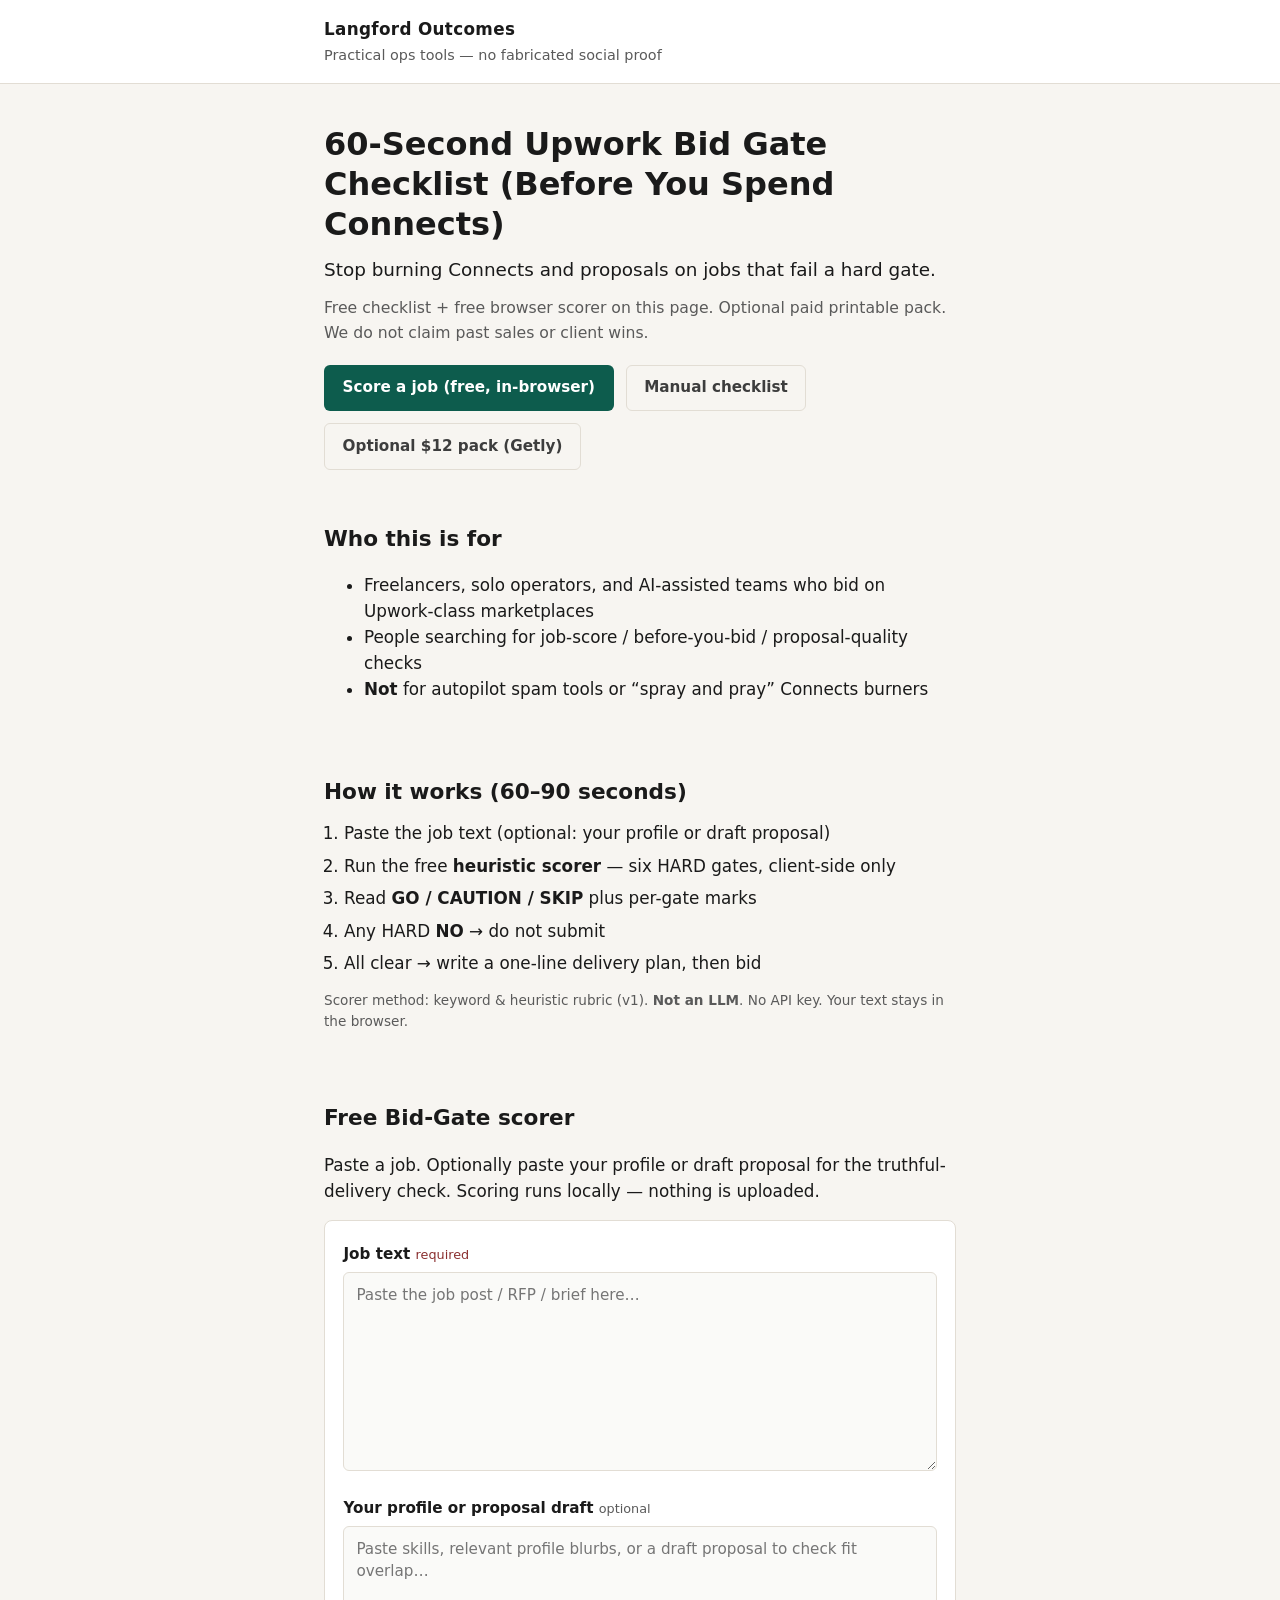
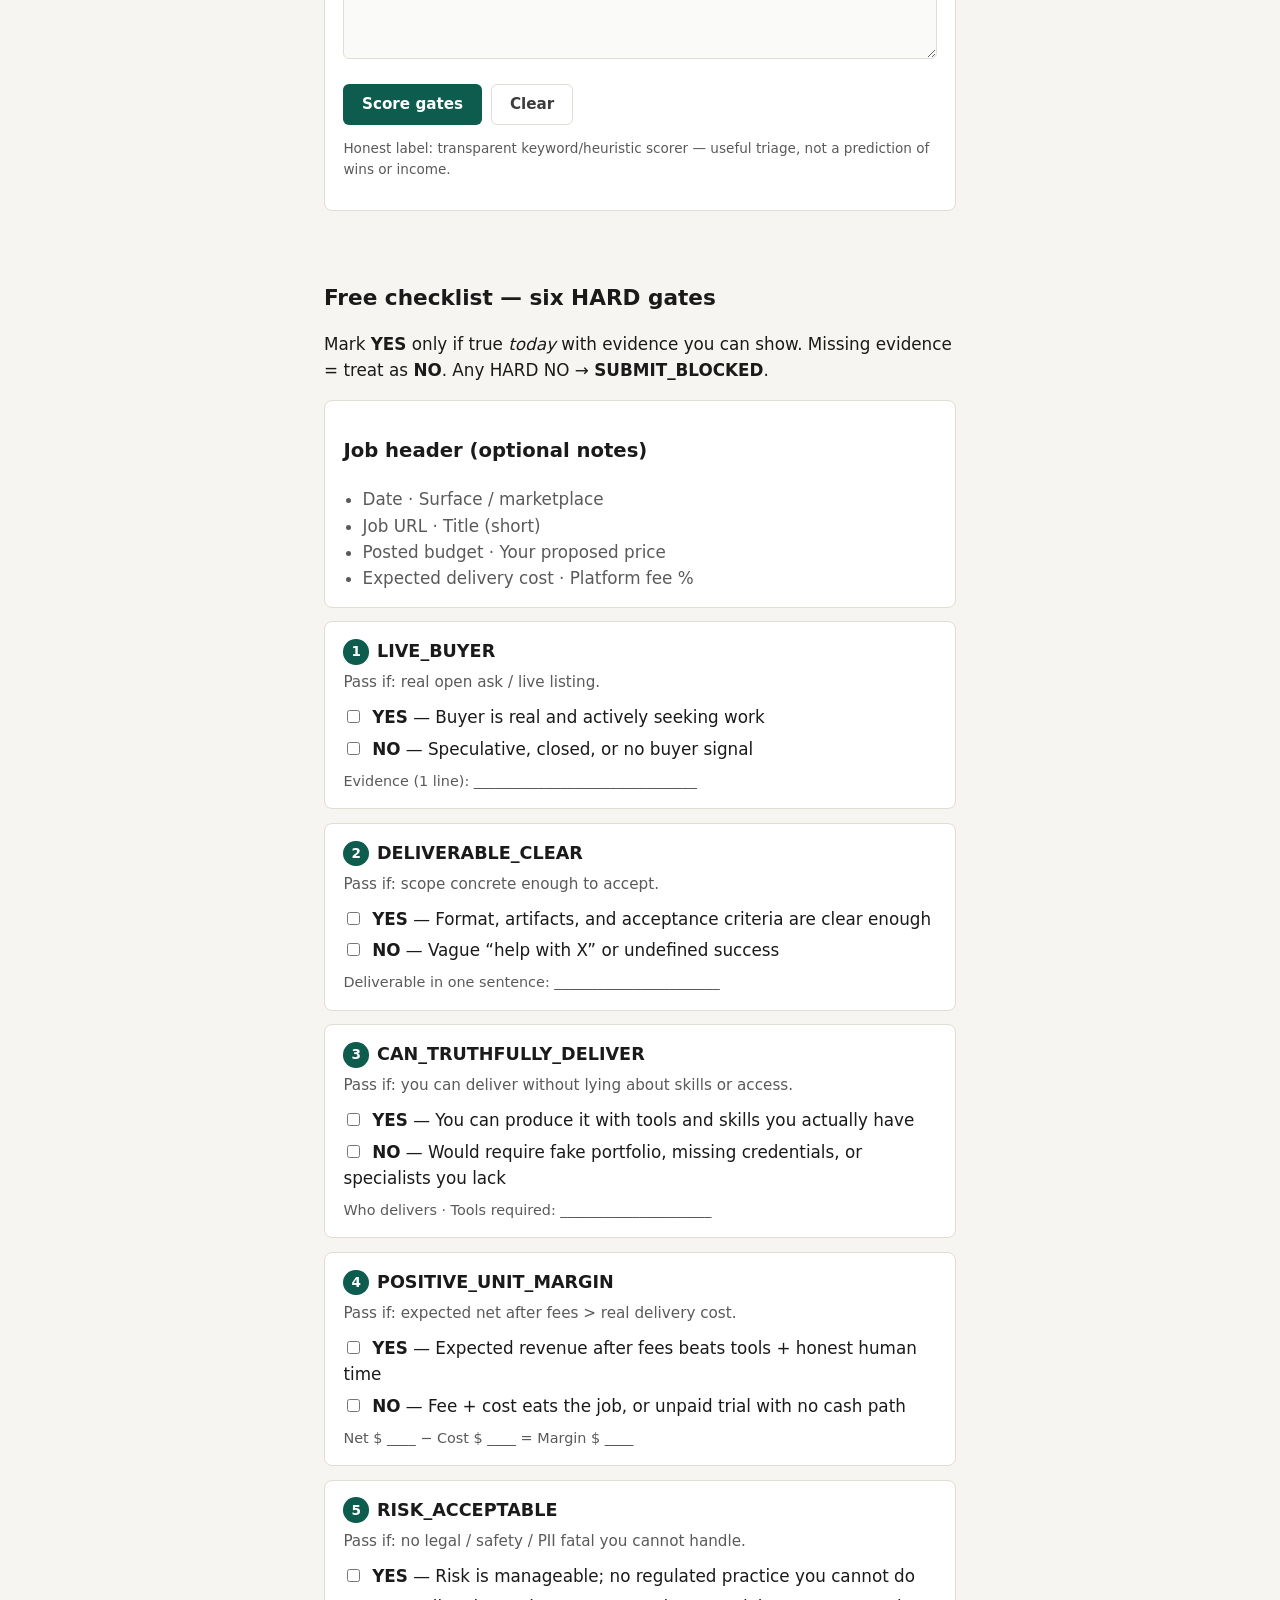
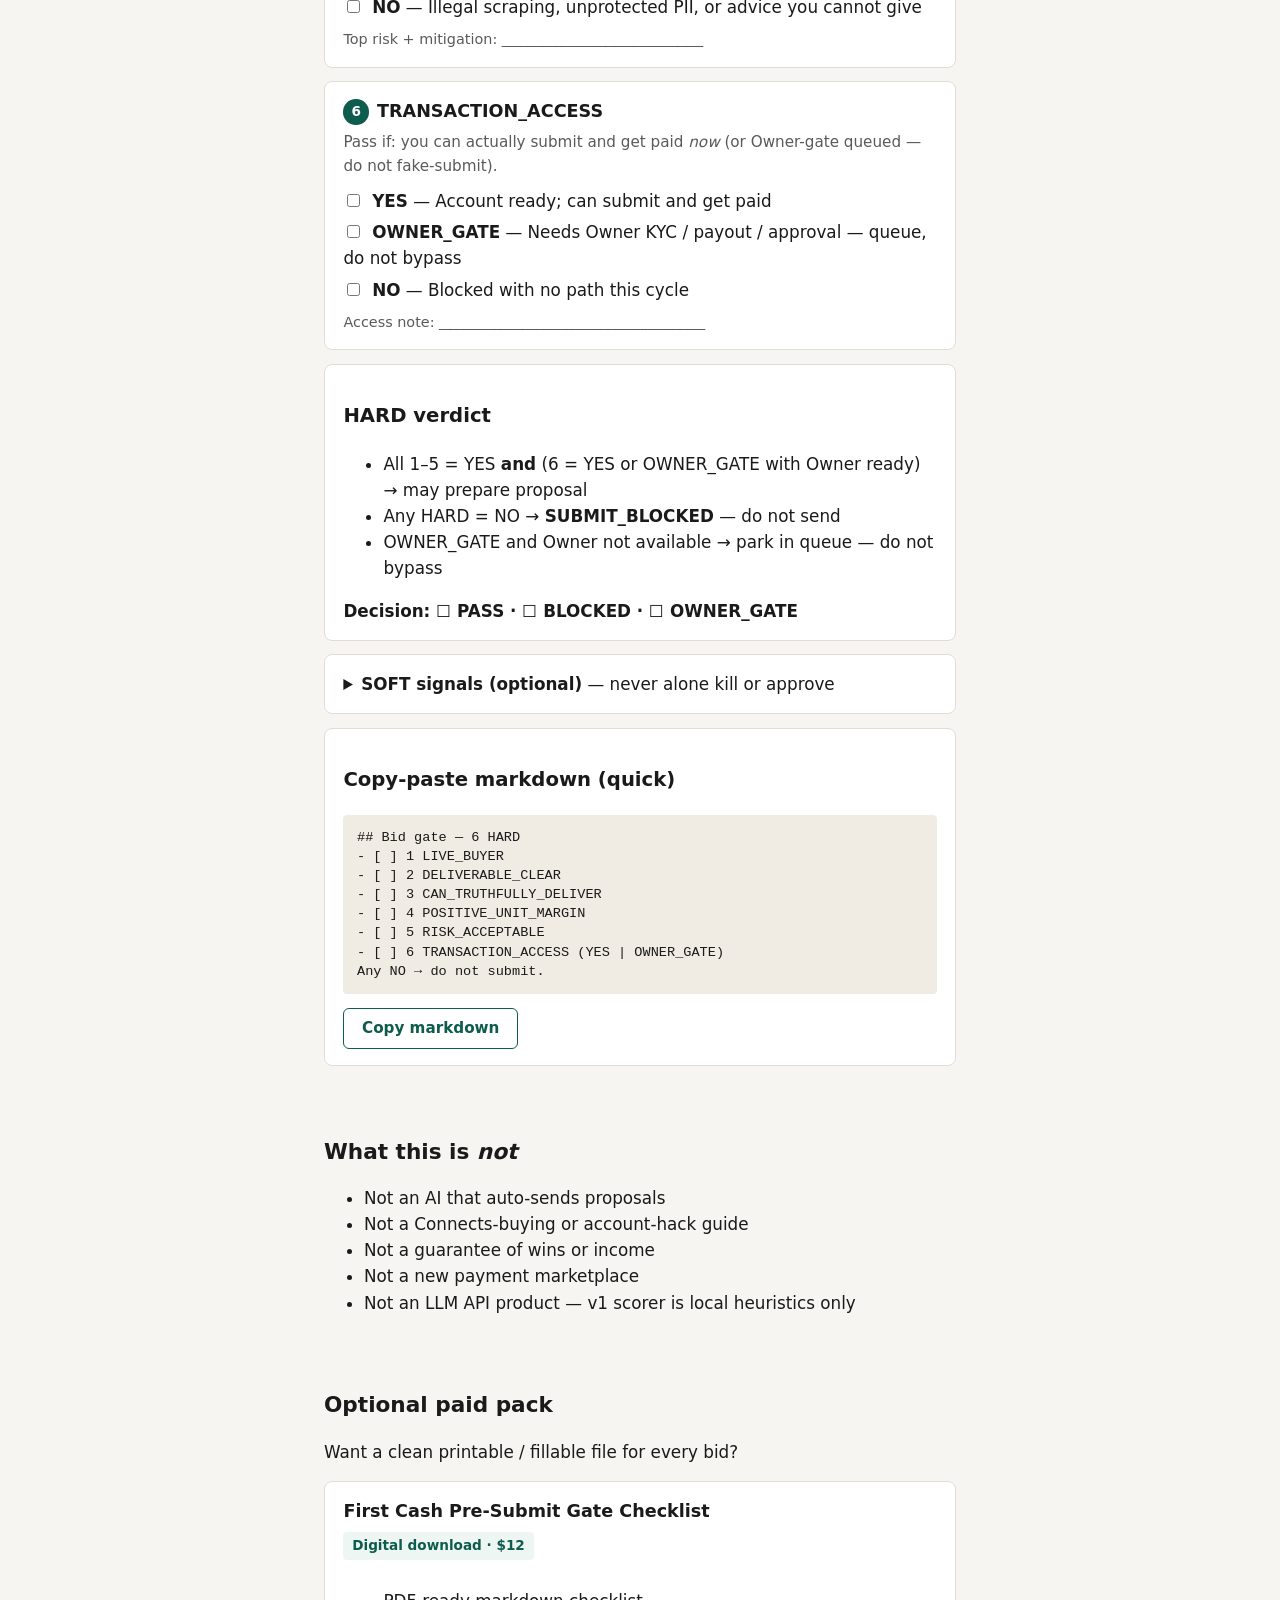
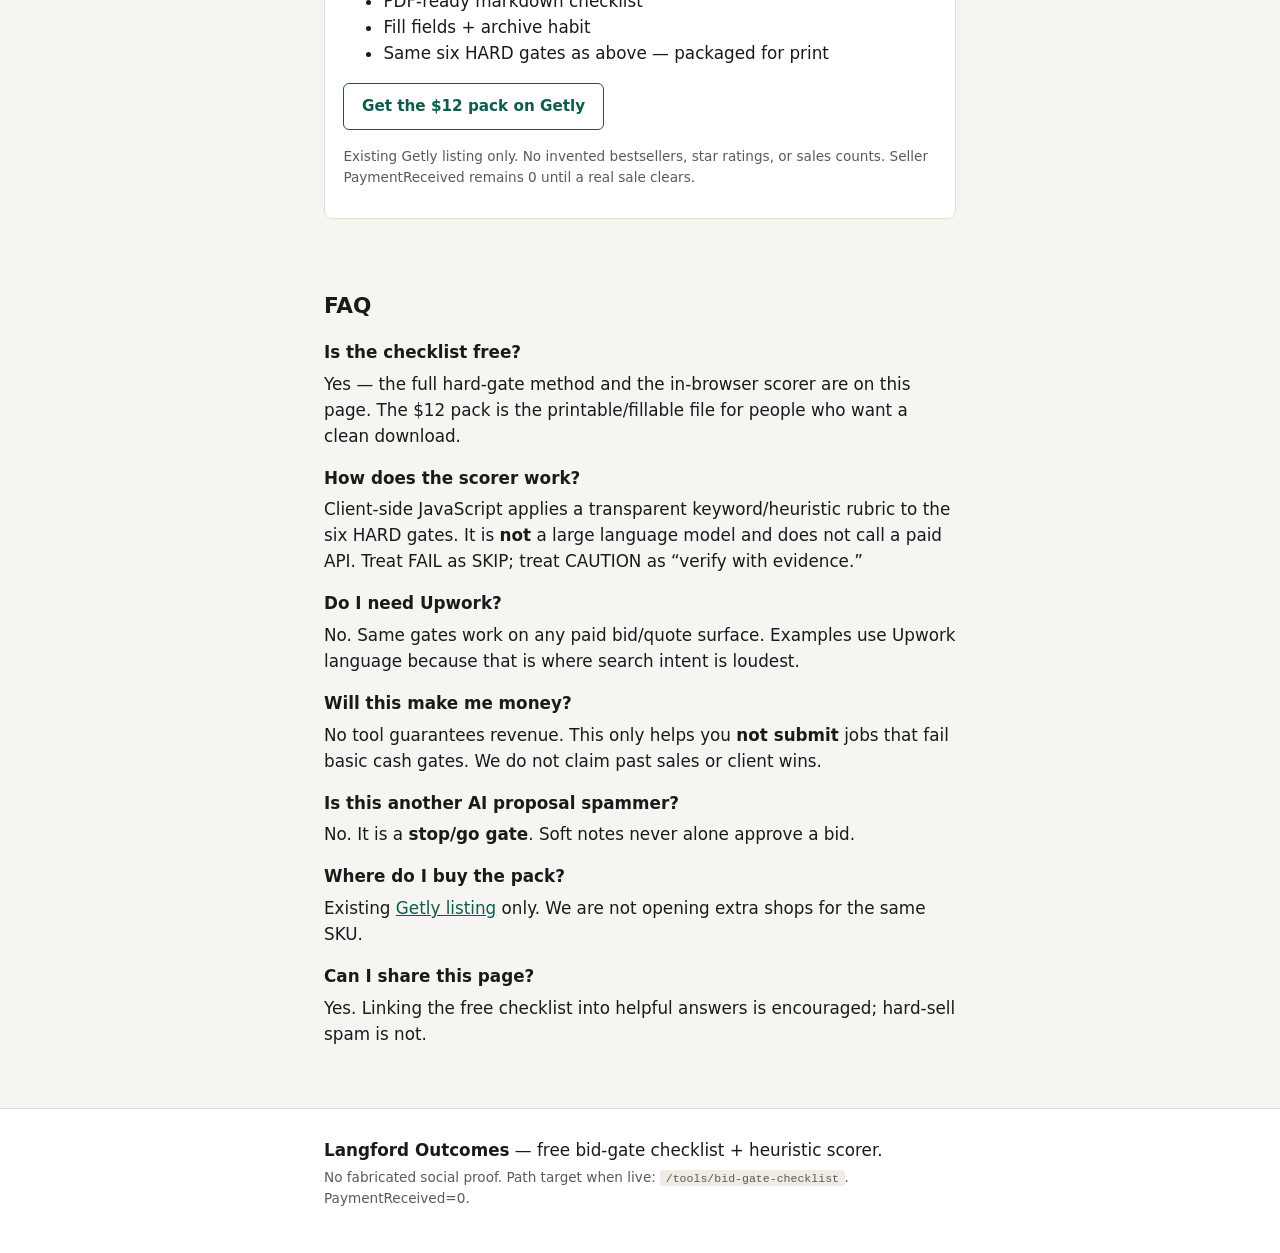
==== tools/bid-gate-checklist/index.html @ 46203d1c "Add Bid Gate checklist tool page" ====
<!DOCTYPE html>
<html lang="en">
<head>
  <meta charset="utf-8">
  <meta name="viewport" content="width=device-width, initial-scale=1">
  <title>60-Second Upwork Bid Gate Checklist (Before You Spend Connects)</title>
  <meta name="description" content="Free 60-second pre-submit checklist + client-side GO/CAUTION/SKIP scorer: live buyer, clear deliverable, truthful delivery, margin, risk, access. Optional $12 printable pack — no fake win claims.">
  <meta name="robots" content="index,follow">
  <link rel="canonical" href="https://langfordoutcomes.com/tools/bid-gate-checklist">
  <link rel="stylesheet" href="style.css">
</head>
<body>
  <header class="site-header">
    <div class="wrap">
      <p class="brand">Langford Outcomes</p>
      <p class="tagline">Practical ops tools — no fabricated social proof</p>
    </div>
  </header>

  <main>
    <!-- A. Hero -->
    <section class="hero wrap" id="top">
      <h1>60-Second Upwork Bid Gate Checklist (Before You Spend Connects)</h1>
      <p class="promise">Stop burning Connects and proposals on jobs that fail a hard gate.</p>
      <p class="honesty">Free checklist + free browser scorer on this page. Optional paid printable pack. We do not claim past sales or client wins.</p>
      <p class="cta-row">
        <a class="btn btn-primary" href="#scorer">Score a job (free, in-browser)</a>
        <a class="btn btn-quiet" href="#checklist">Manual checklist</a>
        <a class="btn btn-quiet" href="#paid-pack">Optional $12 pack (Getly)</a>
      </p>
    </section>

    <!-- B. Who this is for -->
    <section class="wrap section" id="who">
      <h2>Who this is for</h2>
      <ul>
        <li>Freelancers, solo operators, and AI-assisted teams who bid on Upwork-class marketplaces</li>
        <li>People searching for job-score / before-you-bid / proposal-quality checks</li>
        <li><strong>Not</strong> for autopilot spam tools or “spray and pray” Connects burners</li>
      </ul>
    </section>

    <!-- C. How it works -->
    <section class="wrap section" id="how">
      <h2>How it works (60–90 seconds)</h2>
      <ol class="steps">
        <li>Paste the job text (optional: your profile or draft proposal)</li>
        <li>Run the free <strong>heuristic scorer</strong> — six HARD gates, client-side only</li>
        <li>Read <strong>GO / CAUTION / SKIP</strong> plus per-gate marks</li>
        <li>Any HARD <strong>NO</strong> → do not submit</li>
        <li>All clear → write a one-line delivery plan, then bid</li>
      </ol>
      <p class="fine">Scorer method: keyword &amp; heuristic rubric (v1). <strong>Not an LLM</strong>. No API key. Your text stays in the browser.</p>
    </section>

    <!-- C2. Interactive scorer -->
    <section class="wrap section scorer-section" id="scorer">
      <h2>Free Bid-Gate scorer</h2>
      <p>Paste a job. Optionally paste your profile or draft proposal for the truthful-delivery check. Scoring runs locally — nothing is uploaded.</p>

      <form id="bid-gate-form" class="card scorer-form" autocomplete="off">
        <label class="field-label" for="job-text">Job text <span class="req">required</span></label>
        <textarea id="job-text" name="job" rows="8" placeholder="Paste the job post / RFP / brief here…" required></textarea>

        <label class="field-label" for="profile-text">Your profile or proposal draft <span class="opt">optional</span></label>
        <textarea id="profile-text" name="profile" rows="5" placeholder="Paste skills, relevant profile blurbs, or a draft proposal to check fit overlap…"></textarea>

        <p class="form-actions">
          <button type="submit" class="btn btn-primary" id="score-run">Score gates</button>
          <button type="button" class="btn btn-quiet" id="score-clear">Clear</button>
        </p>
        <p class="fine">Honest label: transparent keyword/heuristic scorer — useful triage, not a prediction of wins or income.</p>
      </form>

      <div id="score-output" class="score-output" hidden></div>
    </section>

    <!-- D. Free checklist -->
    <section class="wrap section checklist-section" id="checklist">
      <h2>Free checklist — six HARD gates</h2>
      <p>Mark <strong>YES</strong> only if true <em>today</em> with evidence you can show. Missing evidence = treat as <strong>NO</strong>. Any HARD NO → <strong>SUBMIT_BLOCKED</strong>.</p>

      <div class="job-header card">
        <h3>Job header (optional notes)</h3>
        <ul class="fields">
          <li>Date · Surface / marketplace</li>
          <li>Job URL · Title (short)</li>
          <li>Posted budget · Your proposed price</li>
          <li>Expected delivery cost · Platform fee %</li>
        </ul>
      </div>

      <article class="gate card" id="gate-1">
        <h3><span class="num">1</span> LIVE_BUYER</h3>
        <p class="pass">Pass if: real open ask / live listing.</p>
        <label class="check"><input type="checkbox"> <strong>YES</strong> — Buyer is real and actively seeking work</label>
        <label class="check"><input type="checkbox"> <strong>NO</strong> — Speculative, closed, or no buyer signal</label>
        <p class="hint">Evidence (1 line): _______________________________</p>
      </article>

      <article class="gate card" id="gate-2">
        <h3><span class="num">2</span> DELIVERABLE_CLEAR</h3>
        <p class="pass">Pass if: scope concrete enough to accept.</p>
        <label class="check"><input type="checkbox"> <strong>YES</strong> — Format, artifacts, and acceptance criteria are clear enough</label>
        <label class="check"><input type="checkbox"> <strong>NO</strong> — Vague “help with X” or undefined success</label>
        <p class="hint">Deliverable in one sentence: _______________________</p>
      </article>

      <article class="gate card" id="gate-3">
        <h3><span class="num">3</span> CAN_TRUTHFULLY_DELIVER</h3>
        <p class="pass">Pass if: you can deliver without lying about skills or access.</p>
        <label class="check"><input type="checkbox"> <strong>YES</strong> — You can produce it with tools and skills you actually have</label>
        <label class="check"><input type="checkbox"> <strong>NO</strong> — Would require fake portfolio, missing credentials, or specialists you lack</label>
        <p class="hint">Who delivers · Tools required: _____________________</p>
      </article>

      <article class="gate card" id="gate-4">
        <h3><span class="num">4</span> POSITIVE_UNIT_MARGIN</h3>
        <p class="pass">Pass if: expected net after fees &gt; real delivery cost.</p>
        <label class="check"><input type="checkbox"> <strong>YES</strong> — Expected revenue after fees beats tools + honest human time</label>
        <label class="check"><input type="checkbox"> <strong>NO</strong> — Fee + cost eats the job, or unpaid trial with no cash path</label>
        <p class="hint">Net $ ____ − Cost $ ____ = Margin $ ____</p>
      </article>

      <article class="gate card" id="gate-5">
        <h3><span class="num">5</span> RISK_ACCEPTABLE</h3>
        <p class="pass">Pass if: no legal / safety / PII fatal you cannot handle.</p>
        <label class="check"><input type="checkbox"> <strong>YES</strong> — Risk is manageable; no regulated practice you cannot do</label>
        <label class="check"><input type="checkbox"> <strong>NO</strong> — Illegal scraping, unprotected PII, or advice you cannot give</label>
        <p class="hint">Top risk + mitigation: ____________________________</p>
      </article>

      <article class="gate card" id="gate-6">
        <h3><span class="num">6</span> TRANSACTION_ACCESS</h3>
        <p class="pass">Pass if: you can actually submit and get paid <em>now</em> (or Owner-gate queued — do not fake-submit).</p>
        <label class="check"><input type="checkbox"> <strong>YES</strong> — Account ready; can submit and get paid</label>
        <label class="check"><input type="checkbox"> <strong>OWNER_GATE</strong> — Needs Owner KYC / payout / approval — queue, do not bypass</label>
        <label class="check"><input type="checkbox"> <strong>NO</strong> — Blocked with no path this cycle</label>
        <p class="hint">Access note: _____________________________________</p>
      </article>

      <div class="verdict card">
        <h3>HARD verdict</h3>
        <ul>
          <li>All 1–5 = YES <strong>and</strong> (6 = YES or OWNER_GATE with Owner ready) → may prepare proposal</li>
          <li>Any HARD = NO → <strong>SUBMIT_BLOCKED</strong> — do not send</li>
          <li>OWNER_GATE and Owner not available → park in queue — do not bypass</li>
        </ul>
        <p class="decision">Decision: ☐ PASS · ☐ BLOCKED · ☐ OWNER_GATE</p>
      </div>

      <details class="card soft">
        <summary><strong>SOFT signals (optional)</strong> — never alone kill or approve</summary>
        <ul>
          <li>AI / Bot advantage on this job?</li>
          <li>Why not DIY (buyer side)?</li>
          <li>Competitor density · Repeat potential · Copyability</li>
          <li>Owner attention tax if won</li>
        </ul>
        <p class="hint">EV ≈ P(win) × expected gross margin − proposal cost − Owner cost.</p>
      </details>

      <div class="card copy-block">
        <h3>Copy-paste markdown (quick)</h3>
        <pre id="md-block">## Bid gate — 6 HARD
- [ ] 1 LIVE_BUYER
- [ ] 2 DELIVERABLE_CLEAR
- [ ] 3 CAN_TRUTHFULLY_DELIVER
- [ ] 4 POSITIVE_UNIT_MARGIN
- [ ] 5 RISK_ACCEPTABLE
- [ ] 6 TRANSACTION_ACCESS (YES | OWNER_GATE)
Any NO → do not submit.</pre>
        <button type="button" class="btn btn-secondary" id="copy-md">Copy markdown</button>
      </div>
    </section>

    <!-- E. What this is not -->
    <section class="wrap section" id="not">
      <h2>What this is <em>not</em></h2>
      <ul>
        <li>Not an AI that auto-sends proposals</li>
        <li>Not a Connects-buying or account-hack guide</li>
        <li>Not a guarantee of wins or income</li>
        <li>Not a new payment marketplace</li>
        <li>Not an LLM API product — v1 scorer is local heuristics only</li>
      </ul>
    </section>

    <!-- F. Optional paid pack -->
    <section class="wrap section paid" id="paid-pack">
      <h2>Optional paid pack</h2>
      <p>Want a clean printable / fillable file for every bid?</p>
      <div class="pack card">
        <p class="pack-name">First Cash Pre-Submit Gate Checklist</p>
        <p class="badge">Digital download · $12</p>
        <ul>
          <li>PDF-ready markdown checklist</li>
          <li>Fill fields + archive habit</li>
          <li>Same six HARD gates as above — packaged for print</li>
        </ul>
        <p>
          <a class="btn btn-secondary" href="https://www.getly.store/product/first-cash-pre-submit-gate-checklist" rel="noopener noreferrer" target="_blank">Get the $12 pack on Getly</a>
        </p>
        <p class="fine">Existing Getly listing only. No invented bestsellers, star ratings, or sales counts. Seller PaymentReceived remains 0 until a real sale clears.</p>
      </div>
    </section>

    <!-- G. FAQ -->
    <section class="wrap section" id="faq">
      <h2>FAQ</h2>
      <dl class="faq">
        <dt>Is the checklist free?</dt>
        <dd>Yes — the full hard-gate method and the in-browser scorer are on this page. The $12 pack is the printable/fillable file for people who want a clean download.</dd>

        <dt>How does the scorer work?</dt>
        <dd>Client-side JavaScript applies a transparent keyword/heuristic rubric to the six HARD gates. It is <strong>not</strong> a large language model and does not call a paid API. Treat FAIL as SKIP; treat CAUTION as “verify with evidence.”</dd>

        <dt>Do I need Upwork?</dt>
        <dd>No. Same gates work on any paid bid/quote surface. Examples use Upwork language because that is where search intent is loudest.</dd>

        <dt>Will this make me money?</dt>
        <dd>No tool guarantees revenue. This only helps you <strong>not submit</strong> jobs that fail basic cash gates. We do not claim past sales or client wins.</dd>

        <dt>Is this another AI proposal spammer?</dt>
        <dd>No. It is a <strong>stop/go gate</strong>. Soft notes never alone approve a bid.</dd>

        <dt>Where do I buy the pack?</dt>
        <dd>Existing <a href="https://www.getly.store/product/first-cash-pre-submit-gate-checklist" rel="noopener noreferrer" target="_blank">Getly listing</a> only. We are not opening extra shops for the same SKU.</dd>

        <dt>Can I share this page?</dt>
        <dd>Yes. Linking the free checklist into helpful answers is encouraged; hard-sell spam is not.</dd>
      </dl>
    </section>
  </main>

  <footer class="site-footer">
    <div class="wrap">
      <p><strong>Langford Outcomes</strong> — free bid-gate checklist + heuristic scorer.</p>
      <p class="fine">No fabricated social proof. Path target when live: <code>/tools/bid-gate-checklist</code>. PaymentReceived=0.</p>
    </div>
  </footer>

  <script>
    (function () {
      var btn = document.getElementById('copy-md');
      var block = document.getElementById('md-block');
      if (!btn || !block) return;
      btn.addEventListener('click', function () {
        var text = block.textContent;
        if (navigator.clipboard && navigator.clipboard.writeText) {
          navigator.clipboard.writeText(text).then(function () {
            btn.textContent = 'Copied';
            setTimeout(function () { btn.textContent = 'Copy markdown'; }, 1500);
          });
        } else {
          var range = document.createRange();
          range.selectNodeContents(block);
          var sel = window.getSelection();
          sel.removeAllRanges();
          sel.addRange(range);
          try { document.execCommand('copy'); btn.textContent = 'Copied'; } catch (e) {}
          setTimeout(function () { btn.textContent = 'Copy markdown'; }, 1500);
        }
      });
    })();
  </script>
  <script src="scorer.js" defer></script>
</body>
</html>
---- tools/bid-gate-checklist/style.css ----
/* Bid Gate Checklist — static publishable page */
:root {
  --bg: #f7f5f1;
  --ink: #1a1a1a;
  --muted: #5a5a5a;
  --card: #ffffff;
  --line: #e2ddd4;
  --accent: #0d5c4d;
  --accent-hover: #094438;
  --quiet: #3d3d3d;
  --badge: #eef6f3;
  --max: 42rem;
  --font: system-ui, -apple-system, "Segoe UI", Roboto, Ubuntu, Cantarell, sans-serif;
}

* { box-sizing: border-box; }

html { scroll-behavior: smooth; }

body {
  margin: 0;
  font-family: var(--font);
  font-size: 1.05rem;
  line-height: 1.55;
  color: var(--ink);
  background: var(--bg);
}

.wrap {
  max-width: var(--max);
  margin: 0 auto;
  padding: 0 1.25rem;
}

.site-header {
  border-bottom: 1px solid var(--line);
  padding: 1rem 0;
  background: var(--card);
}

.brand {
  margin: 0;
  font-weight: 700;
  letter-spacing: 0.02em;
}

.tagline {
  margin: 0.15rem 0 0;
  font-size: 0.9rem;
  color: var(--muted);
}

.hero {
  padding: 2.5rem 1.25rem 1.5rem;
}

.hero h1 {
  font-size: clamp(1.55rem, 4vw, 2rem);
  line-height: 1.25;
  margin: 0 0 0.75rem;
}

.promise {
  font-size: 1.15rem;
  margin: 0 0 0.75rem;
}

.honesty {
  color: var(--muted);
  margin: 0 0 1.25rem;
  font-size: 0.98rem;
}

.cta-row {
  display: flex;
  flex-wrap: wrap;
  gap: 0.75rem;
  margin: 0;
}

.btn {
  display: inline-block;
  padding: 0.65rem 1.1rem;
  border-radius: 6px;
  text-decoration: none;
  font-weight: 600;
  font-size: 0.95rem;
  border: 1px solid transparent;
  cursor: pointer;
  font-family: inherit;
}

.btn-primary {
  background: var(--accent);
  color: #fff;
}

.btn-primary:hover { background: var(--accent-hover); }

.btn-quiet {
  background: transparent;
  color: var(--quiet);
  border-color: var(--line);
}

.btn-quiet:hover { border-color: var(--muted); }

.btn-secondary {
  background: var(--card);
  color: var(--accent);
  border-color: var(--accent);
}

.btn-secondary:hover { background: var(--badge); }

.section {
  padding: 1.75rem 1.25rem;
}

.section h2 {
  font-size: 1.35rem;
  margin: 0 0 0.75rem;
}

.steps {
  margin: 0;
  padding-left: 1.25rem;
}

.steps li { margin-bottom: 0.4rem; }

.card {
  background: var(--card);
  border: 1px solid var(--line);
  border-radius: 8px;
  padding: 1rem 1.15rem;
  margin: 0.85rem 0;
}

.gate h3 {
  margin: 0 0 0.35rem;
  font-size: 1.1rem;
  display: flex;
  align-items: center;
  gap: 0.5rem;
}

.num {
  display: inline-flex;
  align-items: center;
  justify-content: center;
  width: 1.6rem;
  height: 1.6rem;
  border-radius: 50%;
  background: var(--accent);
  color: #fff;
  font-size: 0.85rem;
  flex-shrink: 0;
}

.pass {
  margin: 0 0 0.6rem;
  color: var(--muted);
  font-size: 0.95rem;
}

.check {
  display: block;
  margin: 0.35rem 0;
  cursor: pointer;
}

.check input { margin-right: 0.4rem; }

.hint {
  margin: 0.5rem 0 0;
  font-size: 0.9rem;
  color: var(--muted);
}

.fields {
  margin: 0.4rem 0 0;
  padding-left: 1.2rem;
  color: var(--muted);
}

.verdict .decision {
  font-weight: 600;
  margin-bottom: 0;
}

.soft summary {
  cursor: pointer;
}

.soft ul { margin: 0.75rem 0 0.5rem; }

.copy-block pre {
  background: #f0ebe3;
  border-radius: 4px;
  padding: 0.85rem;
  overflow-x: auto;
  font-size: 0.85rem;
  line-height: 1.4;
  white-space: pre-wrap;
}

.paid .pack-name {
  font-weight: 700;
  font-size: 1.1rem;
  margin: 0 0 0.35rem;
}

.badge {
  display: inline-block;
  background: var(--badge);
  color: var(--accent);
  font-weight: 600;
  font-size: 0.85rem;
  padding: 0.2rem 0.55rem;
  border-radius: 4px;
  margin: 0 0 0.75rem;
}

.fine {
  font-size: 0.85rem;
  color: var(--muted);
}

.faq dt {
  font-weight: 700;
  margin-top: 1rem;
}

.faq dd {
  margin: 0.35rem 0 0;
  color: var(--ink);
}

.faq a { color: var(--accent); }

.site-footer {
  border-top: 1px solid var(--line);
  padding: 1.5rem 0 2.5rem;
  margin-top: 1rem;
  background: var(--card);
}

.site-footer p { margin: 0.25rem 0; }

.site-footer code {
  font-size: 0.85em;
  background: #f0ebe3;
  padding: 0.1rem 0.35rem;
  border-radius: 3px;
}

@media print {
  .site-header, .cta-row, .paid, .btn, footer .fine { display: none; }
  body { background: #fff; font-size: 11pt; }
  .card { break-inside: avoid; border-color: #ccc; }
}

/* --- Bid-Gate scorer (client-side) --- */
.scorer-form textarea {
  width: 100%;
  font-family: inherit;
  font-size: 0.95rem;
  line-height: 1.45;
  padding: 0.65rem 0.75rem;
  border: 1px solid var(--line);
  border-radius: 6px;
  background: #fafaf8;
  resize: vertical;
  margin: 0 0 0.85rem;
}

.scorer-form textarea:focus {
  outline: 2px solid var(--accent);
  outline-offset: 1px;
  background: #fff;
}

.field-label {
  display: block;
  font-weight: 600;
  margin: 0.35rem 0 0.35rem;
  font-size: 0.95rem;
}

.field-label .req {
  color: #8a2f2f;
  font-weight: 500;
  font-size: 0.8rem;
}

.field-label .opt {
  color: var(--muted);
  font-weight: 500;
  font-size: 0.8rem;
}

.form-actions {
  display: flex;
  flex-wrap: wrap;
  gap: 0.6rem;
  margin: 0.25rem 0 0.5rem;
}

.score-output {
  margin-top: 1rem;
}

.score-banner {
  border-radius: 8px;
  padding: 1rem 1.15rem;
  border: 2px solid var(--line);
  margin-bottom: 0.85rem;
}

.score-banner .score-label {
  margin: 0;
  font-size: 0.8rem;
  text-transform: uppercase;
  letter-spacing: 0.04em;
  color: var(--muted);
}

.score-banner .score-verdict {
  margin: 0.15rem 0;
  font-size: 2rem;
  font-weight: 800;
  letter-spacing: 0.02em;
}

.score-banner .score-summary {
  margin: 0.35rem 0 0;
}

.score-banner .score-counts {
  margin: 0.5rem 0 0;
  font-size: 0.9rem;
  color: var(--muted);
}

.score-go {
  background: #e8f6ef;
  border-color: #0d5c4d;
  color: #094438;
}

.score-caution {
  background: #fff8e6;
  border-color: #c49214;
  color: #5c4508;
}

.score-skip {
  background: #fdeeee;
  border-color: #a33b3b;
  color: #6b1f1f;
}

.score-gates {
  list-style: none;
  margin: 0;
  padding: 0;
}

.score-gate {
  background: var(--card);
  border: 1px solid var(--line);
  border-radius: 8px;
  padding: 0.85rem 1rem;
  margin: 0.55rem 0;
}

.score-gate.status-pass { border-left: 4px solid #0d5c4d; }
.score-gate.status-caution { border-left: 4px solid #c49214; }
.score-gate.status-fail { border-left: 4px solid #a33b3b; }

.score-gate-head {
  display: flex;
  flex-wrap: wrap;
  align-items: center;
  gap: 0.5rem;
}

.score-mark {
  display: inline-flex;
  align-items: center;
  justify-content: center;
  min-width: 2.4rem;
  padding: 0.15rem 0.4rem;
  border-radius: 4px;
  font-size: 0.75rem;
  font-weight: 700;
  background: #f0ebe3;
}

.status-pass .score-mark { background: #d4efe4; color: #094438; }
.status-caution .score-mark { background: #f5e6b8; color: #5c4508; }
.status-fail .score-mark { background: #f5cfcf; color: #6b1f1f; }

.score-status {
  margin-left: auto;
  font-size: 0.8rem;
  font-weight: 700;
  letter-spacing: 0.03em;
}

.score-reason {
  margin: 0.45rem 0 0;
  font-size: 0.92rem;
  color: var(--muted);
}

.score-honesty {
  font-size: 0.85rem;
  color: var(--muted);
  margin: 0.85rem 0;
}

.score-next {
  margin-top: 0.5rem;
}

.score-next .btn { margin-top: 0.35rem; }

@media print {
  .scorer-section, .score-output { display: none; }
}
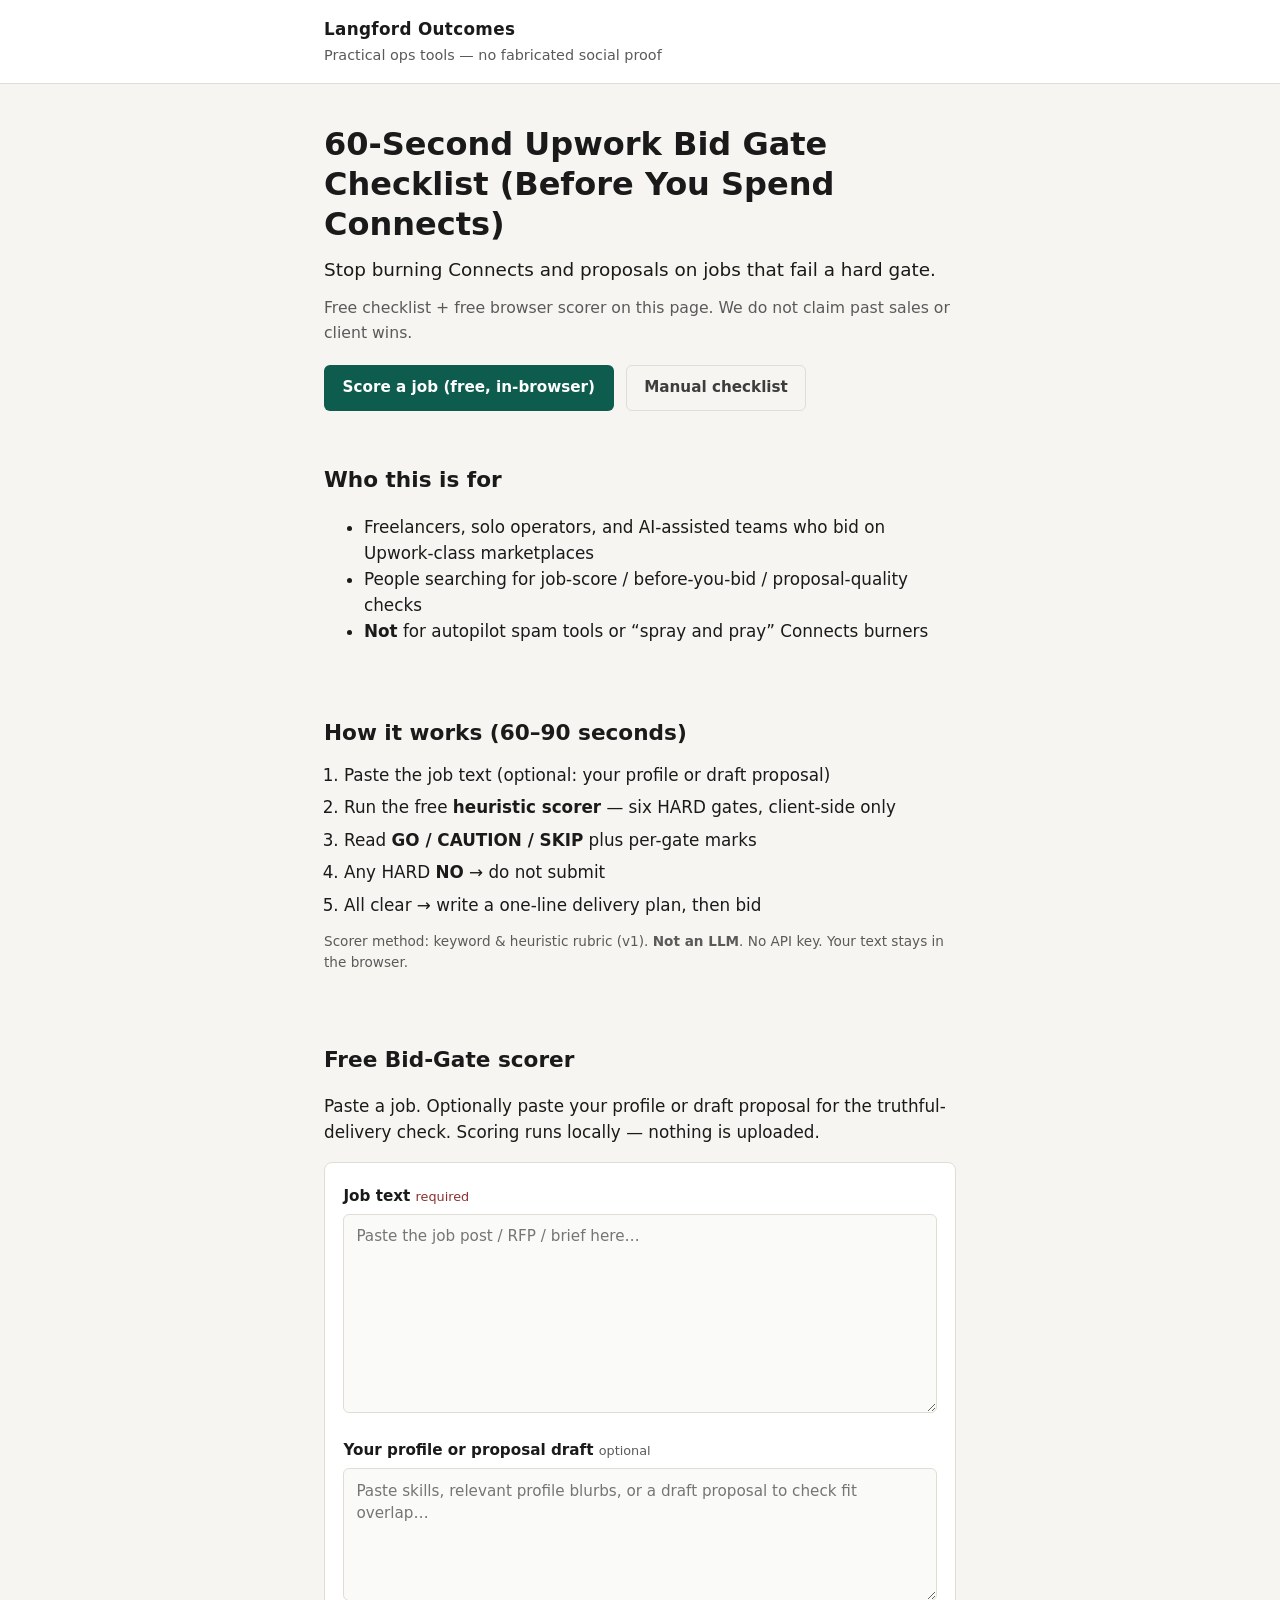
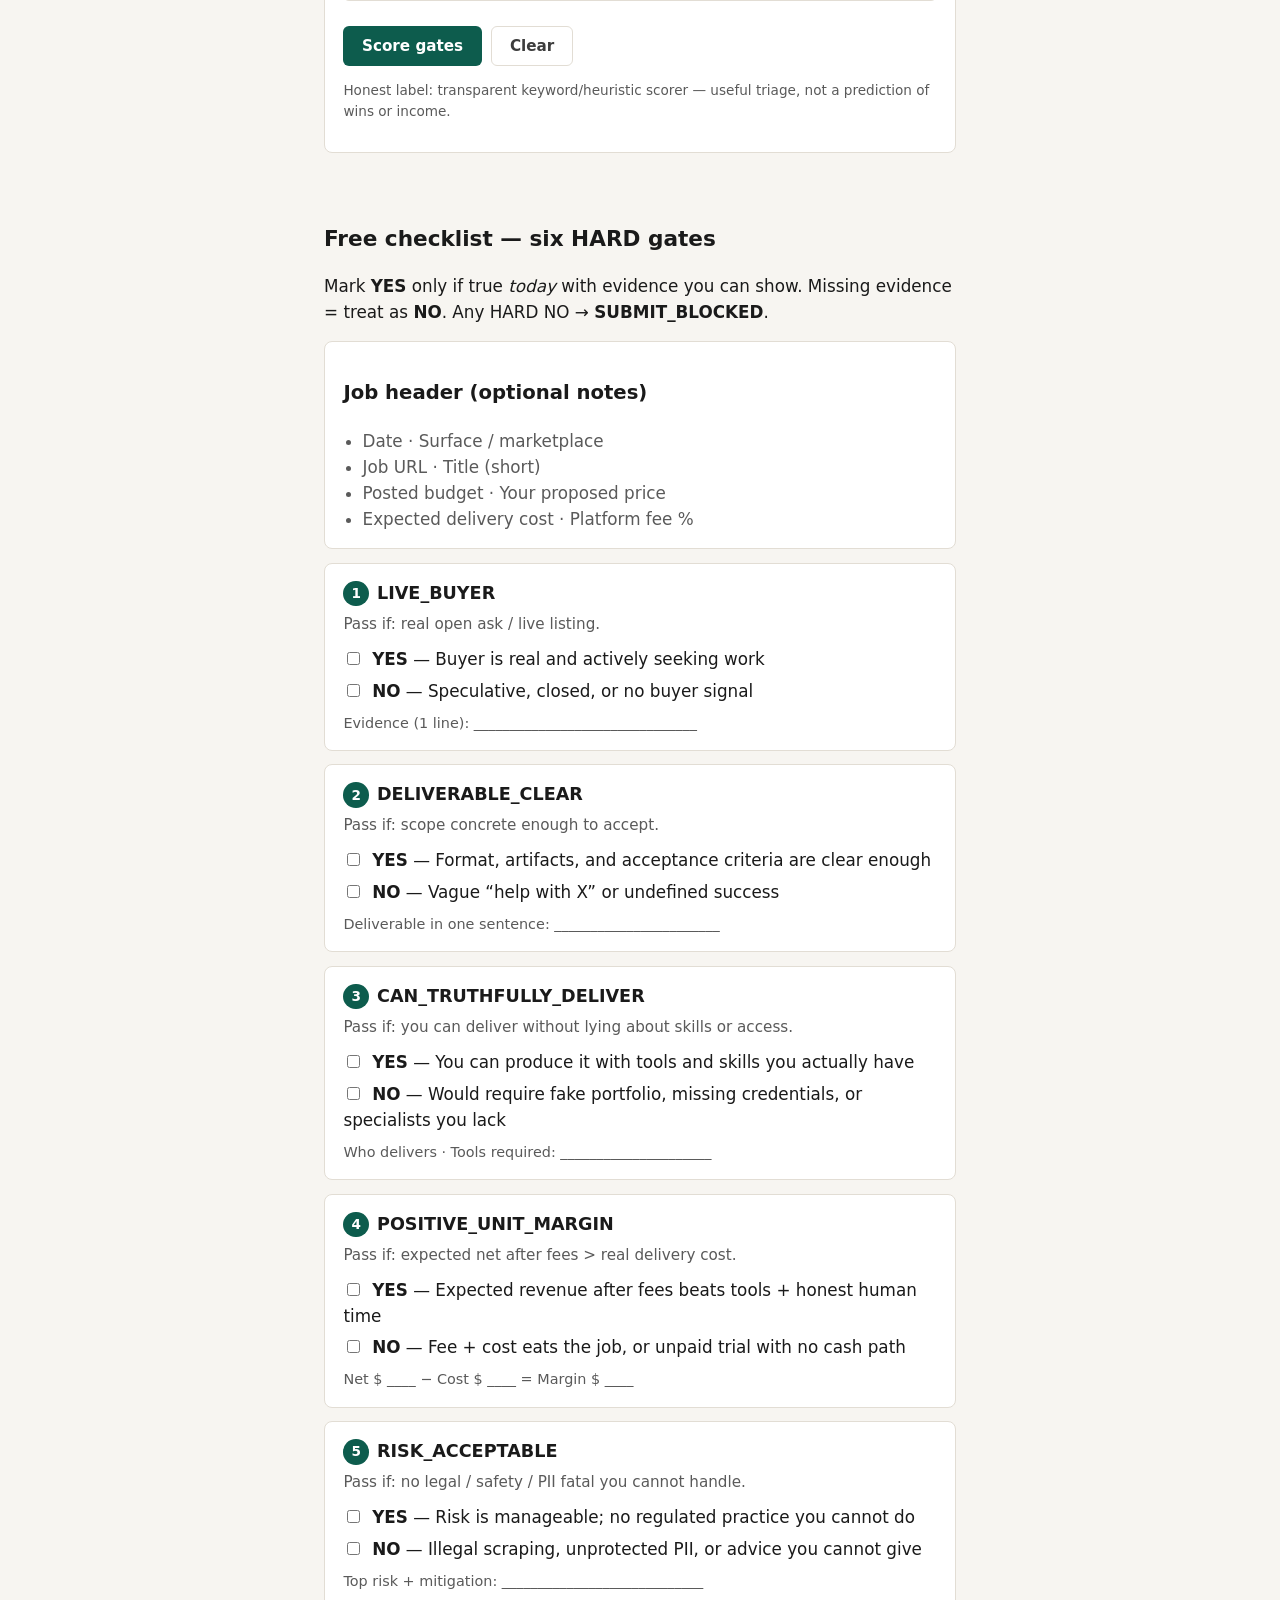
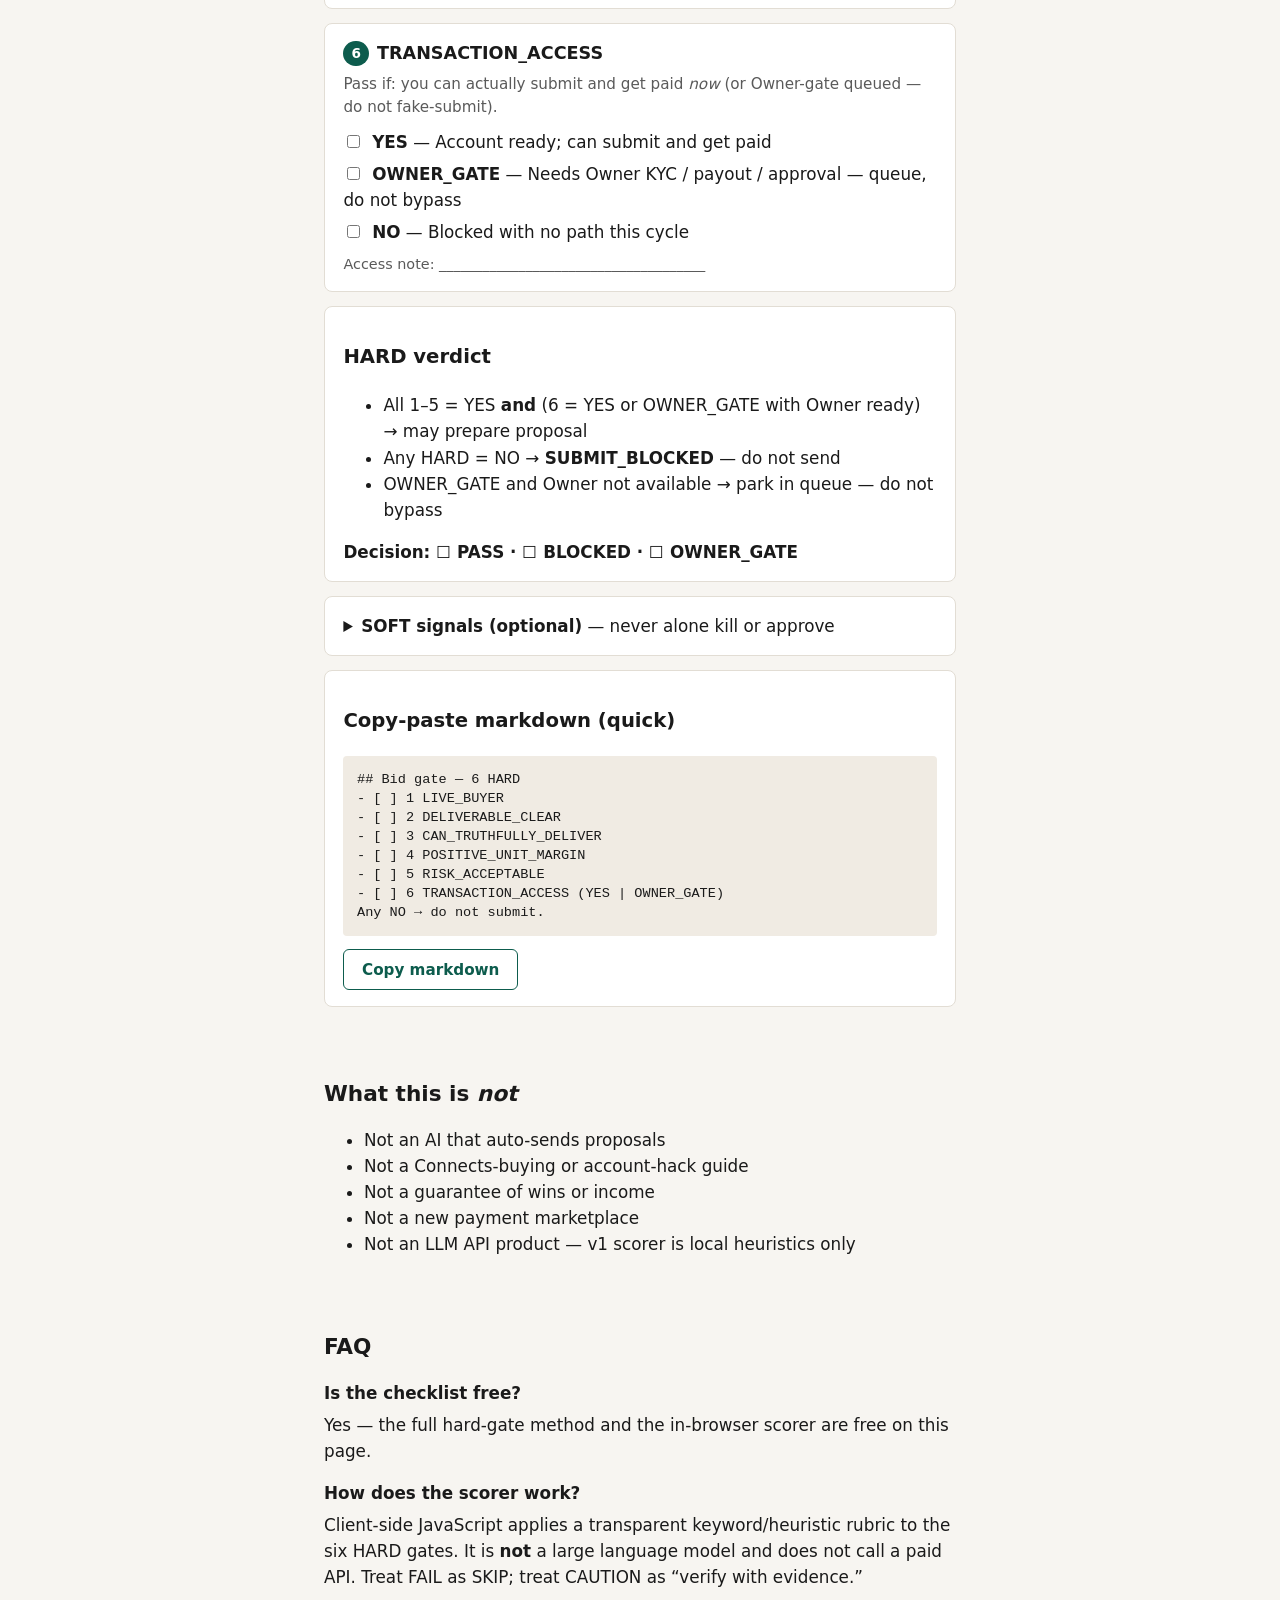
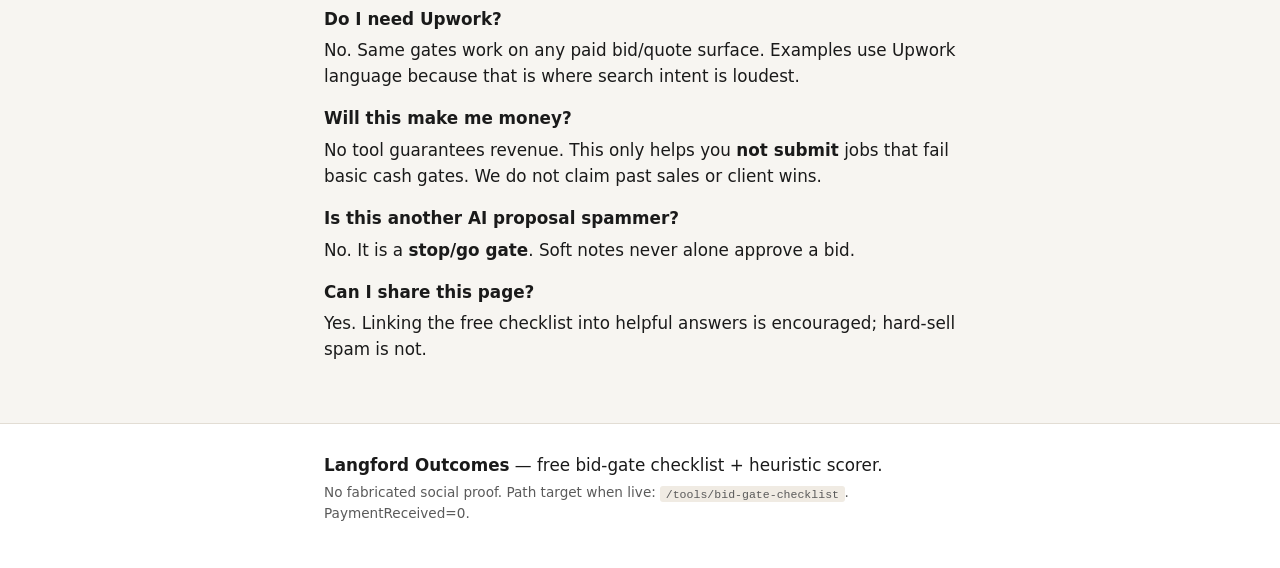
==== commit 81ad000c: "Remove Getly $12 CTA from Bid Gate checklist page" ====
--- a/tools/bid-gate-checklist/index.html
+++ b/tools/bid-gate-checklist/index.html
@@ -4,7 +4,7 @@
   <meta charset="utf-8">
   <meta name="viewport" content="width=device-width, initial-scale=1">
   <title>60-Second Upwork Bid Gate Checklist (Before You Spend Connects)</title>
-  <meta name="description" content="Free 60-second pre-submit checklist + client-side GO/CAUTION/SKIP scorer: live buyer, clear deliverable, truthful delivery, margin, risk, access. Optional $12 printable pack — no fake win claims.">
+  <meta name="description" content="Free 60-second pre-submit checklist + client-side GO/CAUTION/SKIP scorer: live buyer, clear deliverable, truthful delivery, margin, risk, access. No fake win claims.">
   <meta name="robots" content="index,follow">
   <link rel="canonical" href="https://langfordoutcomes.com/tools/bid-gate-checklist">
   <link rel="stylesheet" href="style.css">
@@ -22,11 +22,10 @@
     <section class="hero wrap" id="top">
       <h1>60-Second Upwork Bid Gate Checklist (Before You Spend Connects)</h1>
       <p class="promise">Stop burning Connects and proposals on jobs that fail a hard gate.</p>
-      <p class="honesty">Free checklist + free browser scorer on this page. Optional paid printable pack. We do not claim past sales or client wins.</p>
+      <p class="honesty">Free checklist + free browser scorer on this page. We do not claim past sales or client wins.</p>
       <p class="cta-row">
         <a class="btn btn-primary" href="#scorer">Score a job (free, in-browser)</a>
         <a class="btn btn-quiet" href="#checklist">Manual checklist</a>
-        <a class="btn btn-quiet" href="#paid-pack">Optional $12 pack (Getly)</a>
       </p>
     </section>
 
@@ -186,31 +185,12 @@
       </ul>
     </section>
 
-    <!-- F. Optional paid pack -->
-    <section class="wrap section paid" id="paid-pack">
-      <h2>Optional paid pack</h2>
-      <p>Want a clean printable / fillable file for every bid?</p>
-      <div class="pack card">
-        <p class="pack-name">First Cash Pre-Submit Gate Checklist</p>
-        <p class="badge">Digital download · $12</p>
-        <ul>
-          <li>PDF-ready markdown checklist</li>
-          <li>Fill fields + archive habit</li>
-          <li>Same six HARD gates as above — packaged for print</li>
-        </ul>
-        <p>
-          <a class="btn btn-secondary" href="https://www.getly.store/product/first-cash-pre-submit-gate-checklist" rel="noopener noreferrer" target="_blank">Get the $12 pack on Getly</a>
-        </p>
-        <p class="fine">Existing Getly listing only. No invented bestsellers, star ratings, or sales counts. Seller PaymentReceived remains 0 until a real sale clears.</p>
-      </div>
-    </section>
-
     <!-- G. FAQ -->
     <section class="wrap section" id="faq">
       <h2>FAQ</h2>
       <dl class="faq">
         <dt>Is the checklist free?</dt>
-        <dd>Yes — the full hard-gate method and the in-browser scorer are on this page. The $12 pack is the printable/fillable file for people who want a clean download.</dd>
+        <dd>Yes — the full hard-gate method and the in-browser scorer are free on this page.</dd>
 
         <dt>How does the scorer work?</dt>
         <dd>Client-side JavaScript applies a transparent keyword/heuristic rubric to the six HARD gates. It is <strong>not</strong> a large language model and does not call a paid API. Treat FAIL as SKIP; treat CAUTION as “verify with evidence.”</dd>
@@ -223,9 +203,6 @@
 
         <dt>Is this another AI proposal spammer?</dt>
         <dd>No. It is a <strong>stop/go gate</strong>. Soft notes never alone approve a bid.</dd>
-
-        <dt>Where do I buy the pack?</dt>
-        <dd>Existing <a href="https://www.getly.store/product/first-cash-pre-submit-gate-checklist" rel="noopener noreferrer" target="_blank">Getly listing</a> only. We are not opening extra shops for the same SKU.</dd>
 
         <dt>Can I share this page?</dt>
         <dd>Yes. Linking the free checklist into helpful answers is encouraged; hard-sell spam is not.</dd>
